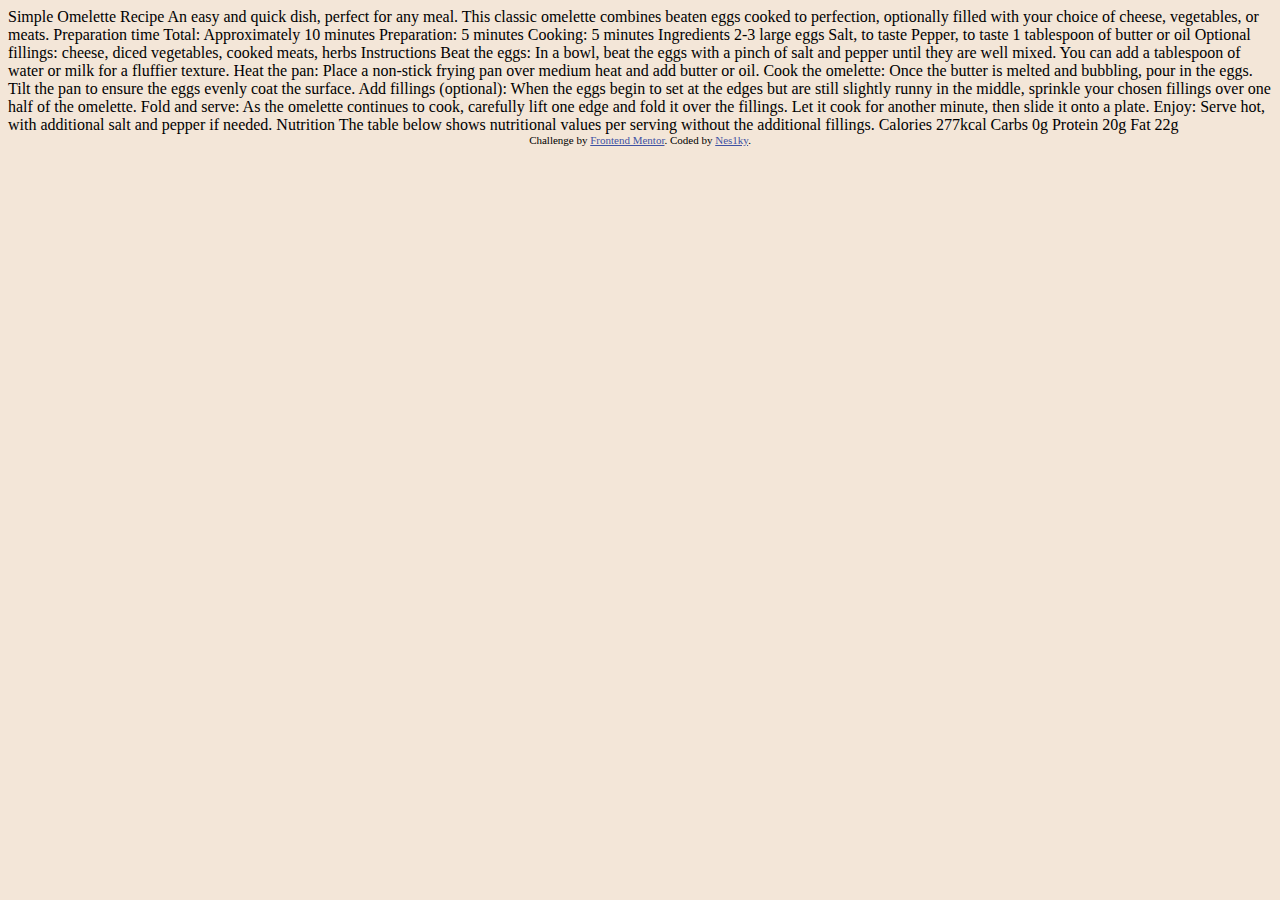
==== Frontend mentor/recipe-page-main/index.html @ 4fa79e38 "added-files" ====
<!DOCTYPE html>
<html lang="en">
<head>
  <meta charset="UTF-8">
  <meta name="viewport" content="width=device-width, initial-scale=1.0"> <!-- displays site properly based on user's device -->

  <link rel="icon" type="image/png" sizes="32x32" href="./assets/images/favicon-32x32.png">
  
  <title>Frontend Mentor | Recipe page</title>

  <link rel="stylesheet" href="style.css">
</head>
<body>

  Simple Omelette Recipe

  An easy and quick dish, perfect for any meal. This classic omelette combines beaten eggs cooked 
  to perfection, optionally filled with your choice of cheese, vegetables, or meats.

  Preparation time

  Total: Approximately 10 minutes
  Preparation: 5 minutes
  Cooking: 5 minutes

  Ingredients

  2-3 large eggs
  Salt, to taste
  Pepper, to taste
  1 tablespoon of butter or oil
  Optional fillings: cheese, diced vegetables, cooked meats, herbs

  Instructions

  Beat the eggs: In a bowl, beat the eggs with a pinch of salt and pepper until they are well mixed. 
  You can add a tablespoon of water or milk for a fluffier texture.

  Heat the pan: Place a non-stick frying pan over medium heat and add butter or oil.

  Cook the omelette: Once the butter is melted and bubbling, pour in the eggs. Tilt the pan to ensure 
  the eggs evenly coat the surface.

  Add fillings (optional): When the eggs begin to set at the edges but are still slightly runny in the 
  middle, sprinkle your chosen fillings over one half of the omelette.

  Fold and serve: As the omelette continues to cook, carefully lift one edge and fold it over the 
  fillings. Let it cook for another minute, then slide it onto a plate.

  Enjoy: Serve hot, with additional salt and pepper if needed.

  Nutrition

  The table below shows nutritional values per serving without the additional fillings.

  Calories
  277kcal

  Carbs
  0g

  Protein
  20g

  Fat
  22g
  
  <div class="attribution">
    Challenge by <a href="https://www.frontendmentor.io?ref=challenge" target="_blank">Frontend Mentor</a>. 
    Coded by <a href="#">Nes1ky</a>.
  </div>
</body>
</html>
---- Frontend mentor/recipe-page-main/style.css ----
.attribution { font-size: 11px; text-align: center; }
.attribution a { color: hsl(228, 45%, 44%); }

html {
    background-color: hsl(30, 54%, 90%);
}
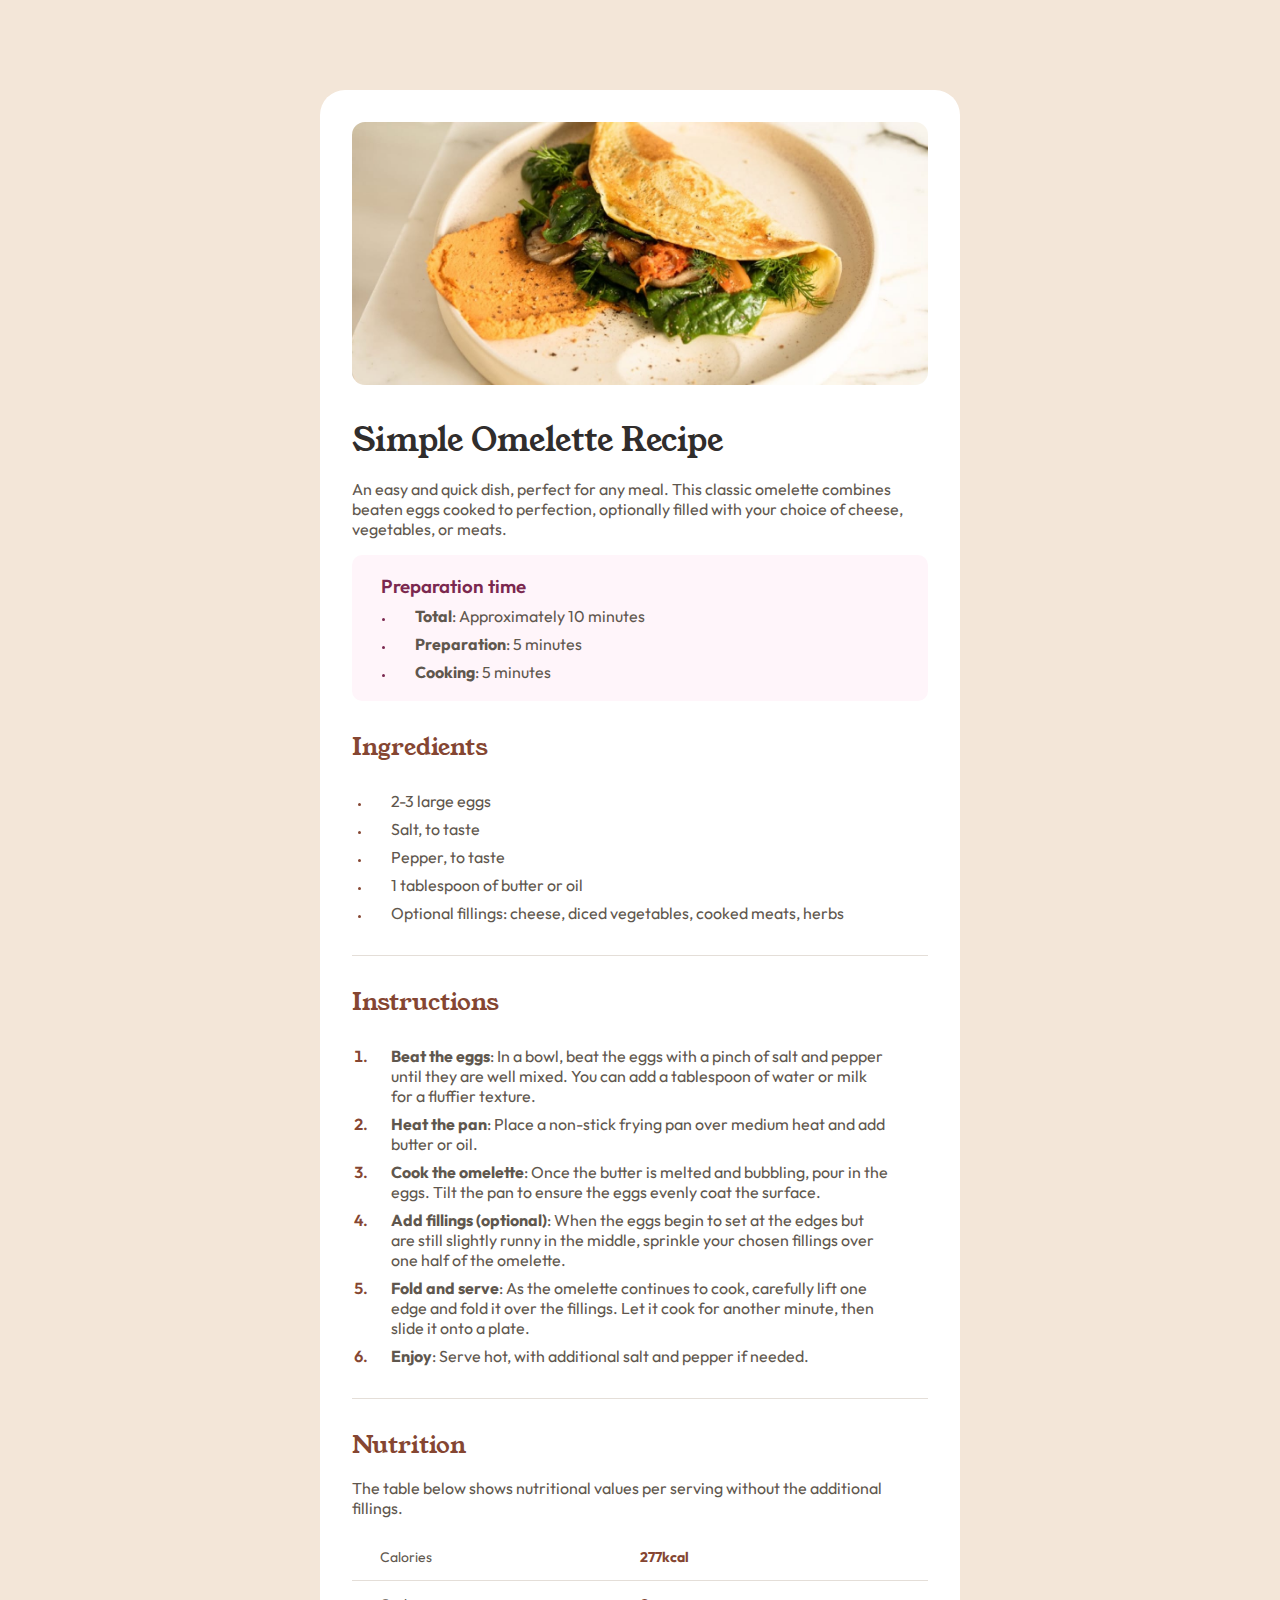
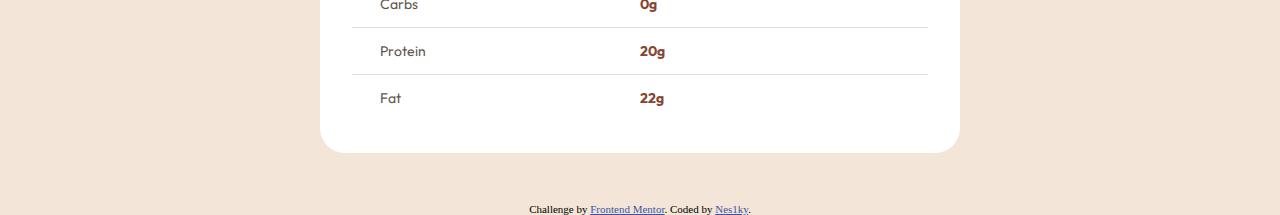
==== commit 97c9659c: "image-issue" ====
--- a/Frontend mentor/recipe-page-main/index.html
+++ b/Frontend mentor/recipe-page-main/index.html
@@ -1,73 +1,115 @@
 <!DOCTYPE html>
 <html lang="en">
-<head>
-  <meta charset="UTF-8">
-  <meta name="viewport" content="width=device-width, initial-scale=1.0"> <!-- displays site properly based on user's device -->
+  <head>
+    <meta charset="UTF-8">
+    <meta name="viewport" content="width=device-width, initial-scale=1.0"> <!-- displays site properly based on user's device -->
 
-  <link rel="icon" type="image/png" sizes="32x32" href="./assets/images/favicon-32x32.png">
-  
-  <title>Frontend Mentor | Recipe page</title>
+    <link rel="icon" type="image/png" sizes="32x32" href="./assets/images/favicon-32x32.png">
 
-  <link rel="stylesheet" href="style.css">
-</head>
-<body>
+    <link rel="preconnect" href="https://fonts.googleapis.com">
+    <link rel="preconnect" href="https://fonts.gstatic.com" crossorigin>
+    <link href="https://fonts.googleapis.com/css2?family=Outfit:wght@100..900&family=Young+Serif&display=swap" rel="stylesheet">
 
-  Simple Omelette Recipe
+    <title>Frontend Mentor | Recipe page</title>
 
-  An easy and quick dish, perfect for any meal. This classic omelette combines beaten eggs cooked 
-  to perfection, optionally filled with your choice of cheese, vegetables, or meats.
+    <link rel="stylesheet" href="style.css">
+  </head>
+  <body>
+    <!--Main container-->
+    <main>
+      <header>
+        <figure>
+          <img src="assets/images/image-omelette.jpeg" alt="Omelette image">
+        </figure>
+        <h1>Simple Omelette Recipe</h1>
+        <p>
+          An easy and quick dish, perfect for any meal. This classic omelette combines beaten eggs cooked
+          to perfection, optionally filled with your choice of cheese, vegetables, or meats.
+        </p>
+      </header>
 
-  Preparation time
+      <!--Preparation time section-->
+      <section>
+        <div class="preparation-time">
+          <h3>Preparation time</h3>
+          <ul class="preparation-time-list">
+            <li><strong>Total</strong>: Approximately 10 minutes</li>
+            <li><strong>Preparation</strong>: 5 minutes</li>
+            <li><strong>Cooking</strong>: 5 minutes</li>
+          </ul>
+        </div>
+      </section>
 
-  Total: Approximately 10 minutes
-  Preparation: 5 minutes
-  Cooking: 5 minutes
+      <!--Ingredients section-->
+      <section>
+        <h2>Ingredients</h2>
+        <ul class="ingredients-list">
+          <li>2-3 large eggs</li>
+          <li>Salt, to taste</li>
+          <li>Pepper, to taste</li>
+          <li>1 tablespoon of butter or oil</li>
+          <li>Optional fillings: cheese, diced vegetables, cooked meats, herbs</li>
+        </ul>
+        <hr>
+      </section>
 
-  Ingredients
+      <!--Instructions section-->
+      <section>
+        <h2>Instructions</h2>
+        <ol class="instructions-list">
+          <li>
+            <strong>Beat the eggs</strong>: In a bowl, beat the eggs with a pinch of salt and pepper until they are well mixed.
+            You can add a tablespoon of water or milk for a fluffier texture.
+          </li>
+          <li><strong>Heat the pan</strong>: Place a non-stick frying pan over medium heat and add butter or oil.</li>
+          <li>
+            <strong>Cook the omelette</strong>: Once the butter is melted and bubbling, pour in the eggs. Tilt the pan to ensure
+            the eggs evenly coat the surface.
+          </li>
+          <li>
+            <strong>Add fillings (optional)</strong>: When the eggs begin to set at the edges but are still slightly runny in the
+            middle, sprinkle your chosen fillings over one half of the omelette.
+          </li>
+          <li>
+            <strong>Fold and serve</strong>: As the omelette continues to cook, carefully lift one edge and fold it over the
+            fillings. Let it cook for another minute, then slide it onto a plate.
+          </li>
+          <li>
+            <strong>Enjoy</strong>: Serve hot, with additional salt and pepper if needed.
+          </li>
+        </ol>
+        <hr>
+      </section>
 
-  2-3 large eggs
-  Salt, to taste
-  Pepper, to taste
-  1 tablespoon of butter or oil
-  Optional fillings: cheese, diced vegetables, cooked meats, herbs
+      <!--Nutrition section-->
+      <h2>Nutrition</h2>
+      <p>The table below shows nutritional values per serving without the additional fillings.</p>
+      <!--Table-->
+      <table>
+        <tbody>
+          <tr>
+            <td><span>Calories</span></td>
+            <td>277kcal</td>
+          </tr>
+          <tr>
+            <td><span>Carbs</span></td>
+            <td>0g</td>
+          </tr>
+          <tr>
+            <td><span>Protein</span></td>
+            <td> 20g</td>
+          </tr>
+          <tr>
+            <td><span>Fat</span></td>
+            <td>22g</td>
+          </tr>
+        </tbody>
+      </table>
+    </main>
 
-  Instructions
-
-  Beat the eggs: In a bowl, beat the eggs with a pinch of salt and pepper until they are well mixed. 
-  You can add a tablespoon of water or milk for a fluffier texture.
-
-  Heat the pan: Place a non-stick frying pan over medium heat and add butter or oil.
-
-  Cook the omelette: Once the butter is melted and bubbling, pour in the eggs. Tilt the pan to ensure 
-  the eggs evenly coat the surface.
-
-  Add fillings (optional): When the eggs begin to set at the edges but are still slightly runny in the 
-  middle, sprinkle your chosen fillings over one half of the omelette.
-
-  Fold and serve: As the omelette continues to cook, carefully lift one edge and fold it over the 
-  fillings. Let it cook for another minute, then slide it onto a plate.
-
-  Enjoy: Serve hot, with additional salt and pepper if needed.
-
-  Nutrition
-
-  The table below shows nutritional values per serving without the additional fillings.
-
-  Calories
-  277kcal
-
-  Carbs
-  0g
-
-  Protein
-  20g
-
-  Fat
-  22g
-  
-  <div class="attribution">
-    Challenge by <a href="https://www.frontendmentor.io?ref=challenge" target="_blank">Frontend Mentor</a>. 
-    Coded by <a href="#">Nes1ky</a>.
-  </div>
-</body>
+    <div class="attribution">
+      Challenge by <a href="https://www.frontendmentor.io?ref=challenge" target="_blank">Frontend Mentor</a>.
+      Coded by <a href="https://github.com/nes1ky">Nes1ky</a>.
+    </div>
+  </body>
 </html>--- a/Frontend mentor/recipe-page-main/style.css
+++ b/Frontend mentor/recipe-page-main/style.css
@@ -1,6 +1,167 @@
-.attribution { font-size: 11px; text-align: center; }
-.attribution a { color: hsl(228, 45%, 44%); }
+* {
+  margin: 0;
+  padding: 0;
+  box-sizing: border-box;
+}
 
-html {
-    background-color: hsl(30, 54%, 90%);
-}+.attribution {
+  font-size: 11px;
+  text-align: center;
+  width: 100%;
+  margin-top: 50px;
+}
+.attribution a {
+  color: hsl(228, 45%, 44%);
+}
+
+html,
+body {
+  height: 100%;
+  display: flex;
+  flex-wrap: wrap;
+  justify-content: center;
+  background-color: hsl(30, 54%, 90%);
+}
+
+main {
+  margin-top: 7%;
+  width: 50%;
+  height: fit-content;
+  padding: 2.5%;
+  background-color: hsl(0, 0%, 100%);
+  border-radius: 25px;
+}
+
+img {
+  max-width: 100%;
+  border-radius: 13px;
+}
+
+.preparation-time {
+  background-color: hsl(330, 100%, 98%);
+  border-radius: 10px;
+}
+
+.preparation-time-list {
+  padding-left: 1.5em;
+}
+
+li {
+  padding: 0.5em 20px 0;
+}
+
+li::marker {
+  font-size: 10px;
+}
+
+.preparation-time-list li::marker {
+  color: hsl(332, 51%, 32%);
+}
+
+.ingredients-list li::marker,
+.instructions-list li::marker {
+  color: hsl(14, 45%, 36%);
+}
+
+.instructions-list li::marker {
+  font-size: 1em;
+  padding: 1.5em;
+  font-weight: 600;
+}
+
+h1,
+h2 {
+  font-family: "Young Serif", serif;
+  font-weight: 400;
+  font-style: normal;
+}
+
+h1 {
+  color: hsl(24, 5%, 18%);
+  padding: 0.9em 0 0;
+}
+
+h2 {
+  color: hsl(14, 45%, 36%);
+  padding-top: 1.2em;
+}
+
+h3 {
+  color: hsl(332, 51%, 32%);
+  padding-left: 10px;
+  font-weight: 600;
+}
+
+.preparation-time,
+.ingredients-list,
+.instructions-list {
+  font-size: 16px;
+  color: hsl(30, 10%, 34%);
+  font-family: "Outfit", sans-serif;
+  padding: 1.2em;
+}
+
+p {
+  font-size: 16px;
+  color: hsl(30, 10%, 34%);
+  font-family: "Outfit", sans-serif;
+  padding: 1em 0;
+}
+
+hr {
+  height: 1px;
+  border: none;
+  background-color: hsl(30, 18%, 87%);
+  margin-top: 0.8em;
+}
+
+table {
+  width: 100%;
+  border-collapse: collapse;
+}
+
+tr {
+  border-bottom: 1px solid hsl(30, 18%, 87%);
+}
+
+td:nth-child(odd) {
+  font-size: 14px;
+  color: hsl(30, 10%, 34%);
+  font-family: "Outfit", sans-serif;
+  width: 50%;
+}
+
+td:nth-child(even) {
+  font-size: 14px;
+  color: hsl(14, 45%, 36%);
+  font-family: "Outfit", sans-serif;
+  font-weight: 700;
+  width: 50%;
+}
+
+tr:last-child {
+  border: none;
+}
+
+tr, td {
+  padding: 1em 0;
+}
+
+span {
+  margin-left: 2em;
+}
+
+@media (max-width: 376px) {
+
+  main {
+    width: 100%;
+    border-radius: 0;
+    margin: 0;
+  }
+
+  img {
+    width: 100vw;
+    max-width: 100vw;
+    border-radius: 0;
+  }
+}
